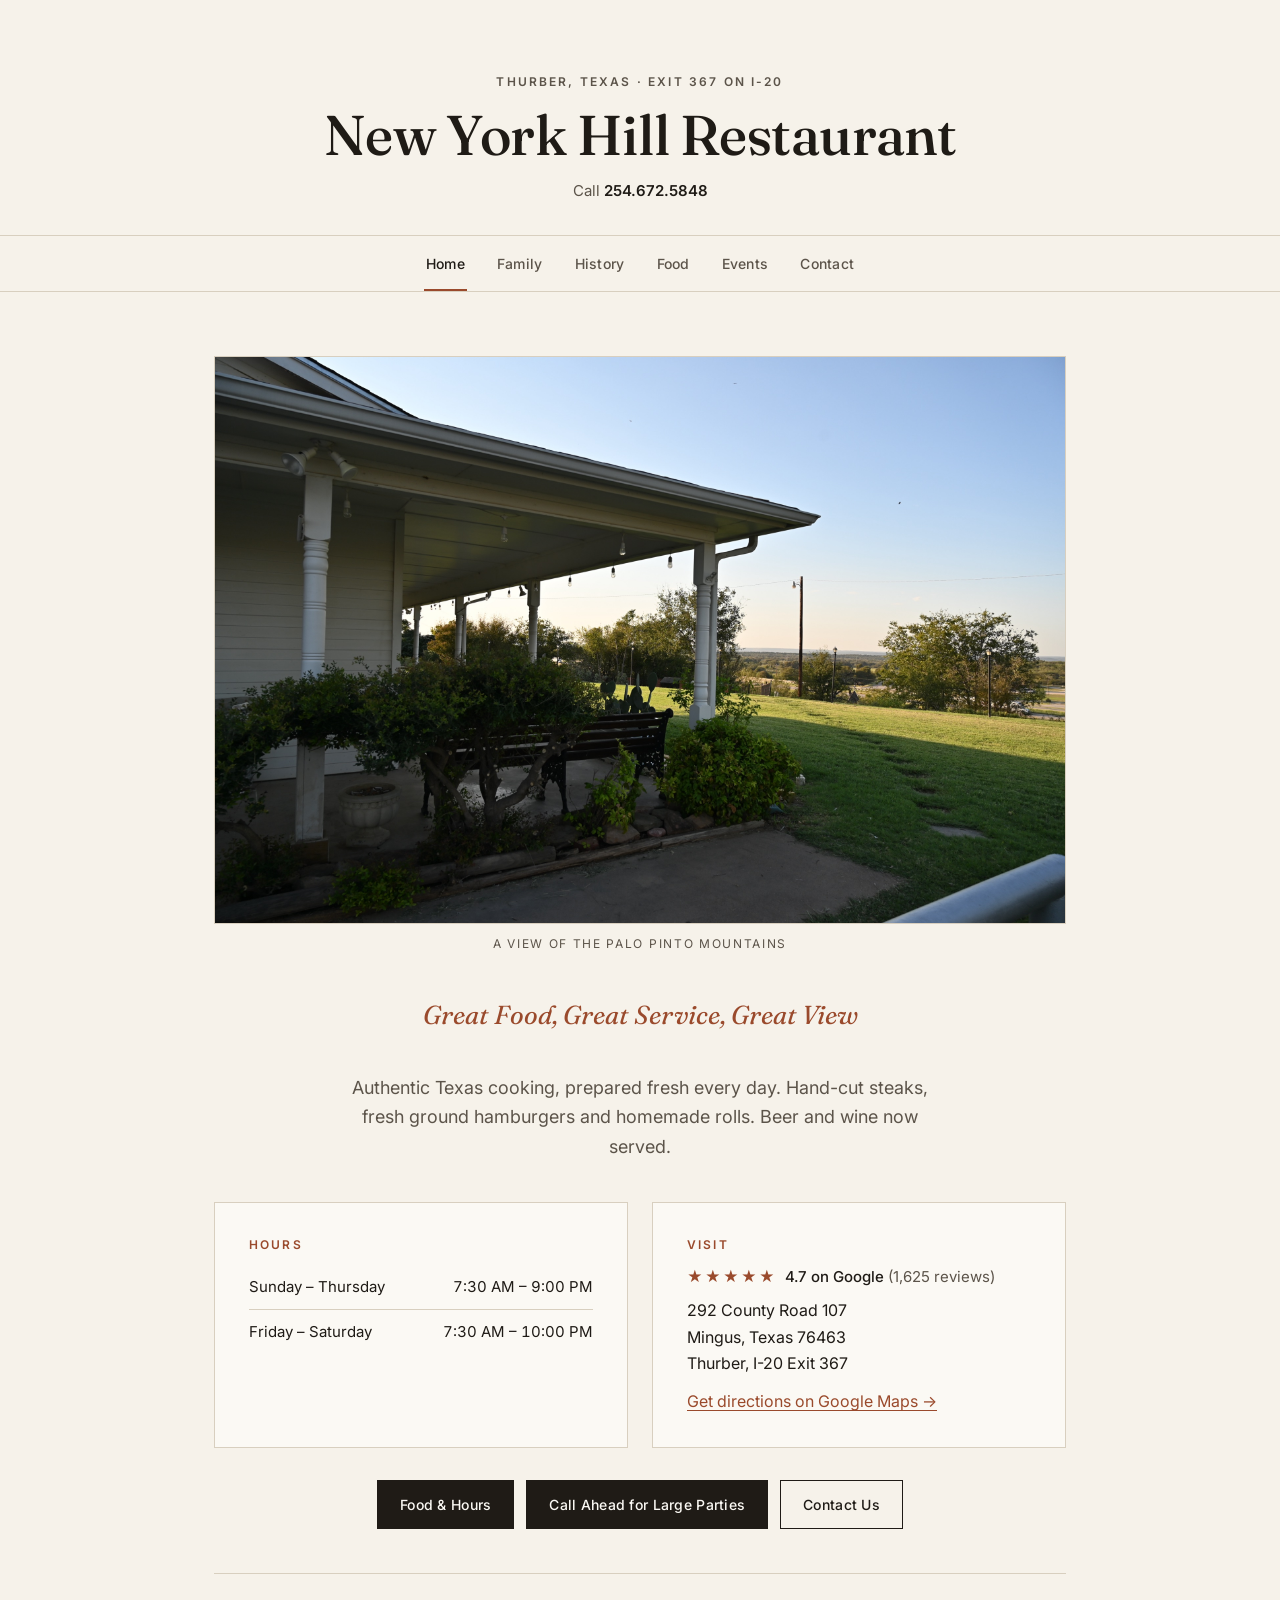
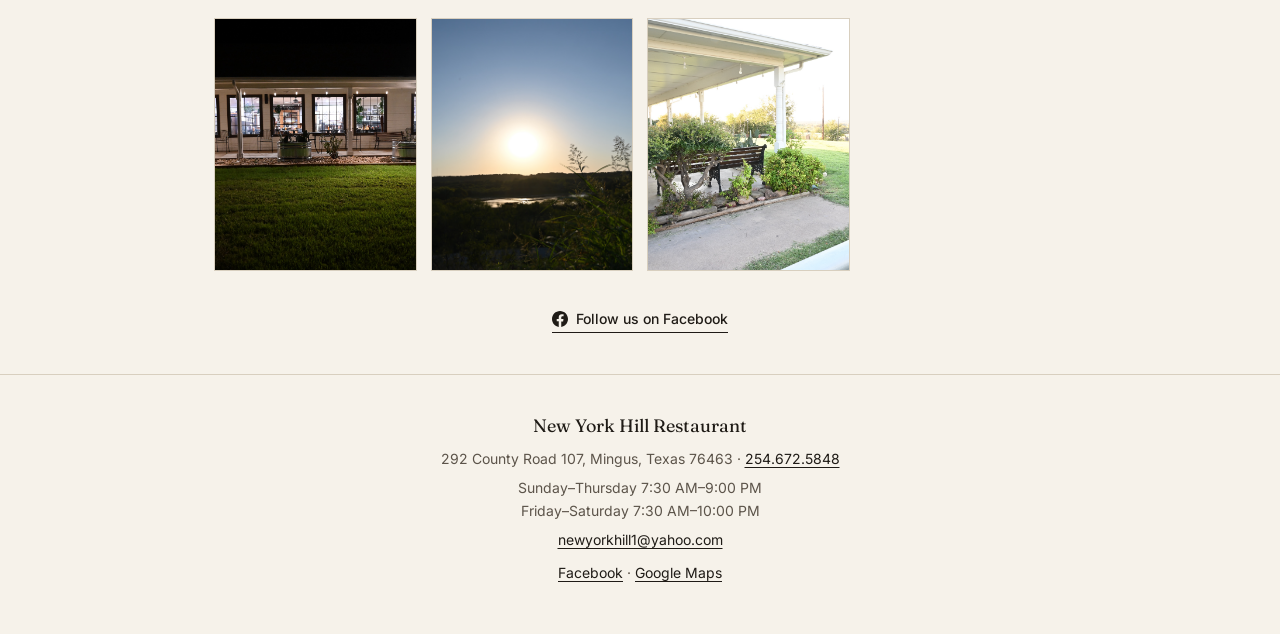
==== index.html @ bc2f6a9f "Replace repeated photos and add more food photos Co-Authored-By: Claude Haiku 5.5 <noreply@anthropic" ====
<!DOCTYPE html>
<html lang="en">
<head>
<meta charset="UTF-8">
<meta name="viewport" content="width=device-width, initial-scale=1">
<title>New York Hill Restaurant | Thurber, Texas</title>
<meta name="description" content="New York Hill Restaurant in Thurber, Texas. Authentic Texas cuisine prepared fresh daily, hand-cut steaks, fresh ground hamburgers and homemade rolls. Exit 367 on I-20.">
<meta name="keywords" content="chicken fried steak, hummingbirds, Thurber, Texas, great food, country breakfast, view">
<link rel="icon" href="data:,">
<link rel="preconnect" href="https://fonts.googleapis.com">
<link rel="preconnect" href="https://fonts.gstatic.com" crossorigin>
<link href="https://fonts.googleapis.com/css2?family=Fraunces:opsz,wght@9..144,400;9..144,500;9..144,600&family=Inter:wght@400;500;600&display=swap" rel="stylesheet">
<link rel="stylesheet" href="css/style.css?v=10">
</head>
<body>

<header class="masthead">
  <p class="kicker">Thurber, Texas &middot; Exit 367 on I-20</p>
  <h1><a href="index.html">New York Hill Restaurant</a></h1>
  <p class="sub">Call <a href="tel:+12546725848">254.672.5848</a></p>
</header>

<nav class="main" aria-label="Main">
  <ul>
    <li><a href="index.html" aria-current="page">Home</a></li>
    <li><a href="family.html">Family</a></li>
    <li><a href="history.html">History</a></li>
    <li><a href="food.html">Food</a></li>
    <li><a href="events.html">Events</a></li>
    <li><a href="contact.html">Contact</a></li>
  </ul>
</nav>

<main class="wrap">
  <figure class="hero-view"><img src="images/hero-porch.jpg" alt="The covered porch at New York Hill with a view of the Palo Pinto mountains" onerror="this.remove()"><figcaption>A view of the Palo Pinto mountains</figcaption></figure>

  <p class="tagline">Great Food, Great Service, Great View</p>
  <p class="page-intro">Authentic Texas cooking, prepared fresh every day. Hand-cut steaks, fresh ground hamburgers and homemade rolls. Beer and wine now served.</p>

  <div class="two-col">
    <div class="panel">
      <h3 class="label">Hours</h3>
      <table class="hours">
        <tr><td>Sunday &ndash; Thursday</td><td>7:30 AM &ndash; 9:00 PM</td></tr>
        <tr><td>Friday &ndash; Saturday</td><td>7:30 AM &ndash; 10:00 PM</td></tr>
      </table>
    </div>
    <div class="panel">
      <h3 class="label">Visit</h3>
      <p class="rating"><span class="stars" aria-hidden="true">&#9733;&#9733;&#9733;&#9733;&#9733;</span> 4.7 on Google <span class="muted">(1,625 reviews)</span></p>
      <p style="margin-bottom:12px;">292 County Road 107<br>Mingus, Texas 76463<br>Thurber, I-20 Exit 367</p>
      <p style="margin-bottom:0;"><a href="https://www.google.com/maps/dir/?api=1&amp;destination=32.5034469,-98.41572359999999&amp;destination_place_id=ChIJT-LiNr6eUYYR8mpRFcu9SW4" target="_blank" rel="noopener">Get directions on Google Maps &rarr;</a></p>
    </div>
  </div>

  <div class="actions" style="margin-top:32px;">
    <a class="btn" href="food.html">Food &amp; Hours</a>
    <a class="btn" href="tel:+12546725848">Call Ahead for Large Parties</a>
    <a class="btn ghost" href="contact.html">Contact Us</a>
  </div>

  <hr class="divider">

  <div class="frames" aria-label="Photos">
    <div class="frame-wrap"><img src="images/exterior.jpg" alt="Exterior of New York Hill Restaurant" onerror="this.remove()"></div>
    <div class="frame-wrap"><img src="images/home-sunset.jpg" alt="Sunset over the lake near Thurber" onerror="this.remove()"></div>
    <div class="frame-wrap"><img src="images/home-patio.jpg" alt="Patio at New York Hill Restaurant" onerror="this.remove()"></div>
  </div>

  <div class="social">
    <a href="https://www.facebook.com/NewYorkHIll" target="_blank" rel="noopener">
      <svg viewBox="0 0 24 24" aria-hidden="true"><path d="M24 12.07C24 5.4 18.63 0 12 0S0 5.4 0 12.07C0 18.1 4.39 23.09 10.13 24v-8.44H7.08v-3.49h3.05V9.41c0-3.02 1.79-4.69 4.53-4.69 1.31 0 2.69.24 2.69.24v2.97h-1.51c-1.49 0-1.96.93-1.96 1.89v2.26h3.33l-.53 3.49h-2.8V24C19.61 23.09 24 18.1 24 12.07z"/></svg>
      Follow us on Facebook
    </a>
  </div>
</main>

<footer class="site">
  <p class="name">New York Hill Restaurant</p>
  <p>292 County Road 107, Mingus, Texas 76463 &middot; <a href="tel:+12546725848">254.672.5848</a></p>
  <p>Sunday&ndash;Thursday 7:30 AM&ndash;9:00 PM<br>Friday&ndash;Saturday 7:30 AM&ndash;10:00 PM</p>
  <p><a href="mailto:newyorkhill1@yahoo.com">newyorkhill1@yahoo.com</a></p>
  <p class="social-links"><a href="https://www.facebook.com/NewYorkHIll" target="_blank" rel="noopener">Facebook</a> &middot; <a href="https://www.google.com/maps/search/?api=1&amp;query=New+York+Hill+Restaurant&amp;query_place_id=ChIJT-LiNr6eUYYR8mpRFcu9SW4" target="_blank" rel="noopener">Google Maps</a></p>
</footer>

</body>
</html>
---- css/style.css ----
:root {
  --paper: #f6f2ea;
  --surface: #fbf9f4;
  --ink: #1f1b16;
  --ink-soft: #5c544a;
  --rule: #d8cfbf;
  --rust: #9a4a2c;
  --rust-deep: #7a3620;
  --display: "Fraunces", Georgia, serif;
  --sans: "Inter", system-ui, -apple-system, "Segoe UI", sans-serif;
}

* { box-sizing: border-box; }
html, body { margin: 0; padding: 0; }
body {
  background: var(--paper);
  color: var(--ink);
  font-family: var(--sans);
  font-size: 16px;
  line-height: 1.65;
  -webkit-font-smoothing: antialiased;
}
a { color: var(--rust); text-underline-offset: 3px; }
a:hover { color: var(--rust-deep); }
img { display: block; max-width: 100%; height: auto; }

.wrap { max-width: 900px; margin: 0 auto; padding: 0 24px; }

/* Masthead */
.masthead {
  padding: 72px 24px 32px;
  text-align: center;
  border-bottom: 1px solid var(--rule);
}
.kicker {
  font-size: 12px;
  font-weight: 600;
  letter-spacing: 0.18em;
  text-transform: uppercase;
  color: var(--ink-soft);
  margin: 0 0 14px;
}
.masthead h1 {
  font-family: var(--display);
  font-weight: 500;
  font-size: clamp(34px, 6vw, 56px);
  line-height: 1.05;
  letter-spacing: -0.01em;
  margin: 0;
}
.masthead h1 a { color: inherit; text-decoration: none; }
.masthead .sub { margin: 14px 0 0; color: var(--ink-soft); font-size: 15px; }
.masthead .sub a { color: var(--ink); font-weight: 600; text-decoration: none; }

/* Navigation */
nav.main {
  position: sticky;
  top: 0;
  z-index: 10;
  background: var(--paper);
  border-bottom: 1px solid var(--rule);
}
nav.main ul {
  list-style: none;
  margin: 0;
  padding: 0;
  display: flex;
  flex-wrap: wrap;
  justify-content: center;
  gap: 4px 28px;
}
nav.main a {
  display: block;
  padding: 16px 2px 14px;
  color: var(--ink-soft);
  text-decoration: none;
  font-size: 14px;
  font-weight: 500;
  letter-spacing: 0.02em;
  border-bottom: 2px solid transparent;
}
nav.main a:hover { color: var(--ink); }
nav.main a[aria-current="page"] { color: var(--ink); border-bottom-color: var(--rust); }

/* Content */
main.wrap { padding-top: 64px; padding-bottom: 40px; min-height: 60vh; }
.tagline {
  font-family: var(--display);
  font-style: italic;
  font-weight: 400;
  font-size: clamp(20px, 3vw, 26px);
  color: var(--rust);
  text-align: center;
  margin: 0 0 36px;
}
h2.page-title {
  font-family: var(--display);
  font-weight: 500;
  font-size: clamp(28px, 4.5vw, 40px);
  line-height: 1.15;
  letter-spacing: -0.01em;
  text-align: center;
  margin: 0 0 14px;
}
.page-intro {
  max-width: 620px;
  margin: 0 auto 40px;
  text-align: center;
  color: var(--ink-soft);
  font-size: 18px;
}
h3.label {
  font-size: 12px;
  font-weight: 600;
  letter-spacing: 0.18em;
  text-transform: uppercase;
  color: var(--rust);
  margin: 0 0 10px;
}
h3.name {
  font-family: var(--display);
  font-weight: 500;
  font-size: 26px;
  margin: 0 0 14px;
}
p { margin: 0 0 16px; }
.center { text-align: center; }

.panel {
  background: var(--surface);
  border: 1px solid var(--rule);
  padding: 32px 34px;
  margin: 0 0 24px;
}
.panel.center { text-align: center; }
.panel p.narrow { max-width: 620px; margin-left: auto; margin-right: auto; }
.two-col { display: grid; grid-template-columns: 1fr 1fr; gap: 24px; }
.two-col .panel { margin: 0; }
.menu-grid { display: grid; grid-template-columns: 1fr 1fr; gap: 24px; }
.menu-grid .panel { margin: 0; }
.menu-grid p { font-size: 15px; color: var(--ink-soft); }

.divider { border: 0; border-top: 1px solid var(--rule); margin: 44px 0; }

/* Nearby attractions */
ul.attractions { list-style: none; margin: 0 0 20px; padding: 0; }
ul.attractions li { padding: 16px 0; border-bottom: 1px solid var(--rule); }
ul.attractions li:first-child { padding-top: 0; }
ul.attractions li:last-child { border-bottom: 0; padding-bottom: 0; }
ul.attractions strong { display: block; font-family: "Fraunces", Georgia, serif; font-weight: 500; font-size: 19px; margin-bottom: 4px; }
ul.attractions span { display: block; color: var(--ink-soft); font-size: 15px; }
p.note { font-size: 14px; color: var(--ink-soft); }

/* Hours */
table.hours { width: 100%; border-collapse: collapse; font-size: 15px; }
table.hours td { padding: 10px 0; border-bottom: 1px solid var(--rule); }
table.hours tr:last-child td { border-bottom: 0; }
table.hours td:last-child { text-align: right; font-variant-numeric: tabular-nums; }

/* Buttons */
.actions { display: flex; flex-wrap: wrap; gap: 12px; justify-content: center; margin-top: 8px; }
.btn {
  display: inline-block;
  padding: 12px 22px;
  background: var(--ink);
  color: var(--surface) !important;
  text-decoration: none;
  font-size: 14px;
  font-weight: 500;
  letter-spacing: 0.02em;
  border: 1px solid var(--ink);
}
.btn:hover { background: var(--rust); border-color: var(--rust); }
.btn.ghost { background: transparent; color: var(--ink) !important; }
.btn.ghost:hover { background: var(--ink); color: var(--surface) !important; }

/* Photo frames: swap for real photos (see README) */
.frames { display: grid; grid-template-columns: repeat(4, 1fr); gap: 14px; margin: 0; }
.frame {
  aspect-ratio: 4 / 5;
  background: #e7dfd0;
  border: 1px solid var(--rule);
  display: flex;
  align-items: flex-end;
  padding: 10px;
  color: var(--ink-soft);
  font-size: 11px;
  letter-spacing: 0.08em;
  text-transform: uppercase;
}
.frame-wrap img { width: 100%; height: 100%; object-fit: cover; position: absolute; inset: 0; }
.frame-wrap { position: relative; aspect-ratio: 4 / 5; border: 1px solid var(--rule); background: #e7dfd0; overflow: hidden; }

.note { text-align: center; color: var(--ink-soft); font-size: 14px; margin: 28px 0 0; }

/* Hero view (illustration on home page) */
.hero-view { margin: 0 0 40px; }
.hero-view img, .hero-view svg {
  display: block;
  width: 100%;
  height: auto;
  border: 1px solid var(--rule);
}
.photo-wide { margin: 0 0 40px; }
.photo-wide img { display: block; width: 100%; height: auto; border: 1px solid var(--rule); }
.hero-view figcaption {
  margin-top: 10px;
  text-align: center;
  font-size: 12px;
  letter-spacing: 0.14em;
  text-transform: uppercase;
  color: var(--ink-soft);
}

/* Google rating */
.rating { margin: 0 0 8px; font-size: 15px; font-weight: 500; }
.stars { color: var(--rust); letter-spacing: 2px; margin-right: 4px; }
.muted { color: var(--ink-soft); font-weight: 400; }
.reviews { margin-top: 44px; }
.reviews p { max-width: 640px; }
.attrib { font-size: 13px; color: var(--ink-soft); margin: 12px 0 0 !important; }

/* Social */
.social { text-align: center; margin: 36px 0 0; }
.social a {
  display: inline-flex;
  align-items: center;
  gap: 8px;
  color: var(--ink);
  text-decoration: none;
  font-size: 14px;
  font-weight: 500;
  border-bottom: 1px solid var(--ink);
  padding-bottom: 2px;
}
.social svg { width: 16px; height: 16px; fill: currentColor; }

/* Footer */
footer.site {
  border-top: 1px solid var(--rule);
  padding: 36px 24px 44px;
  text-align: center;
  color: var(--ink-soft);
  font-size: 14px;
}
footer.site p { margin: 0 0 6px; }
footer.site .name { font-family: var(--display); font-size: 18px; color: var(--ink); }
footer.site a { color: var(--ink); }
footer.site .social-links { margin-top: 10px; }

/* 404 */
.notfound { text-align: center; padding: 60px 0; }
.notfound h2 { font-family: var(--display); font-weight: 500; font-size: 36px; margin: 0 0 12px; }

@media (max-width: 720px) {
  .masthead { padding-top: 120px; }
  .two-col, .menu-grid { grid-template-columns: 1fr; }
  .frames { grid-template-columns: repeat(2, 1fr); }
  .panel { padding: 24px; }
  nav.main ul { gap: 2px 18px; }
  nav.main a { font-size: 13px; padding: 14px 2px 12px; }
}


/* History sub-headings */
h4.sub-label { font-family: "Fraunces", Georgia, serif; font-weight: 500; font-size: 19px; margin: 28px 0 10px; }
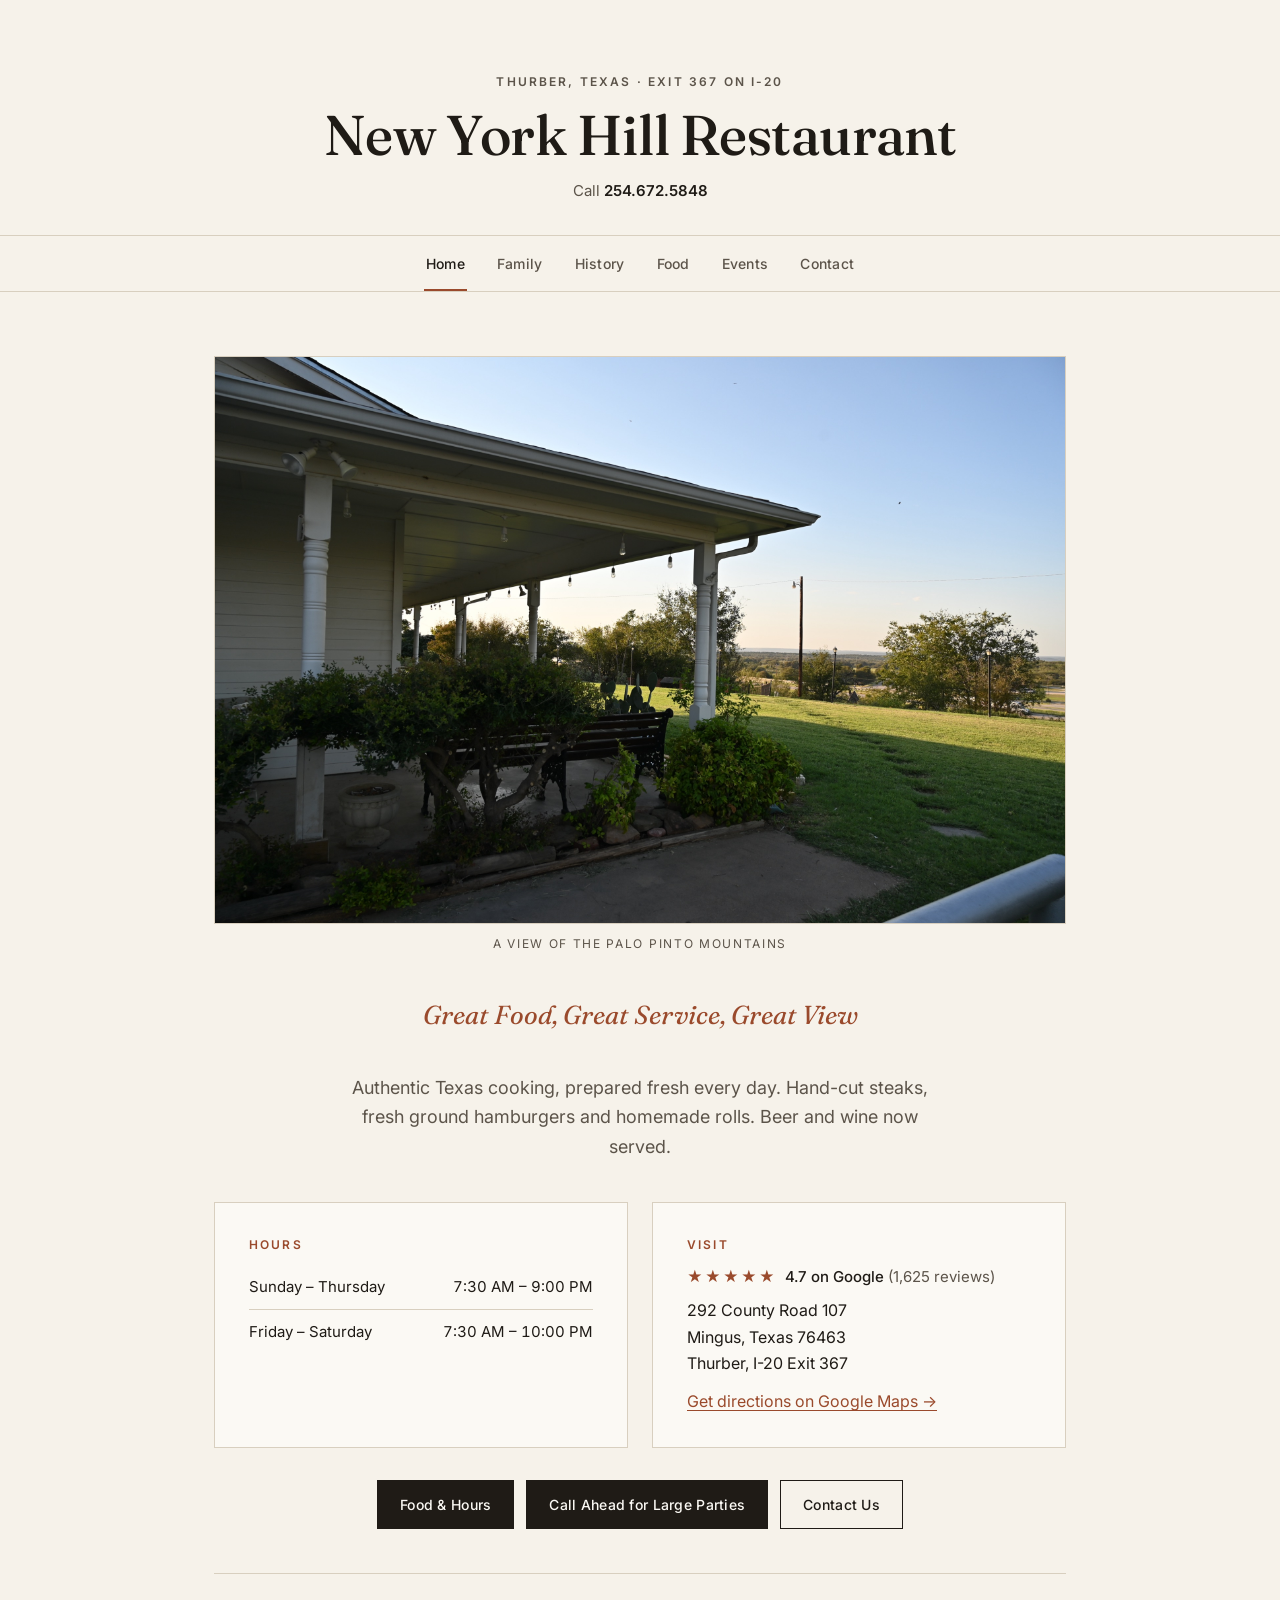
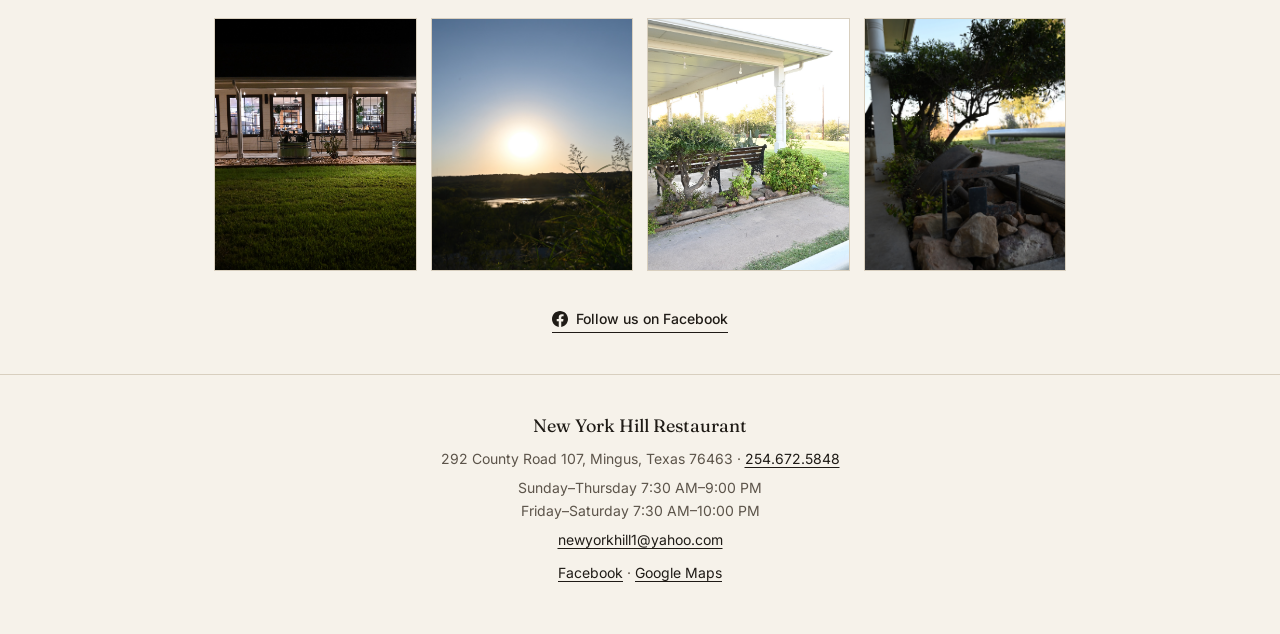
==== commit d021ec97: "Add new photos to Food, Events, Home and Contact pages Each photo now appears once across the site. " ====
--- a/index.html
+++ b/index.html
@@ -65,6 +65,7 @@
     <div class="frame-wrap"><img src="images/exterior.jpg" alt="Exterior of New York Hill Restaurant" onerror="this.remove()"></div>
     <div class="frame-wrap"><img src="images/home-sunset.jpg" alt="Sunset over the lake near Thurber" onerror="this.remove()"></div>
     <div class="frame-wrap"><img src="images/home-patio.jpg" alt="Patio at New York Hill Restaurant" onerror="this.remove()"></div>
+    <div class="frame-wrap"><img src="images/home-bench.jpg" alt="Bench and stone planter beneath the porch tree" onerror="this.remove()"></div>
   </div>
 
   <div class="social">
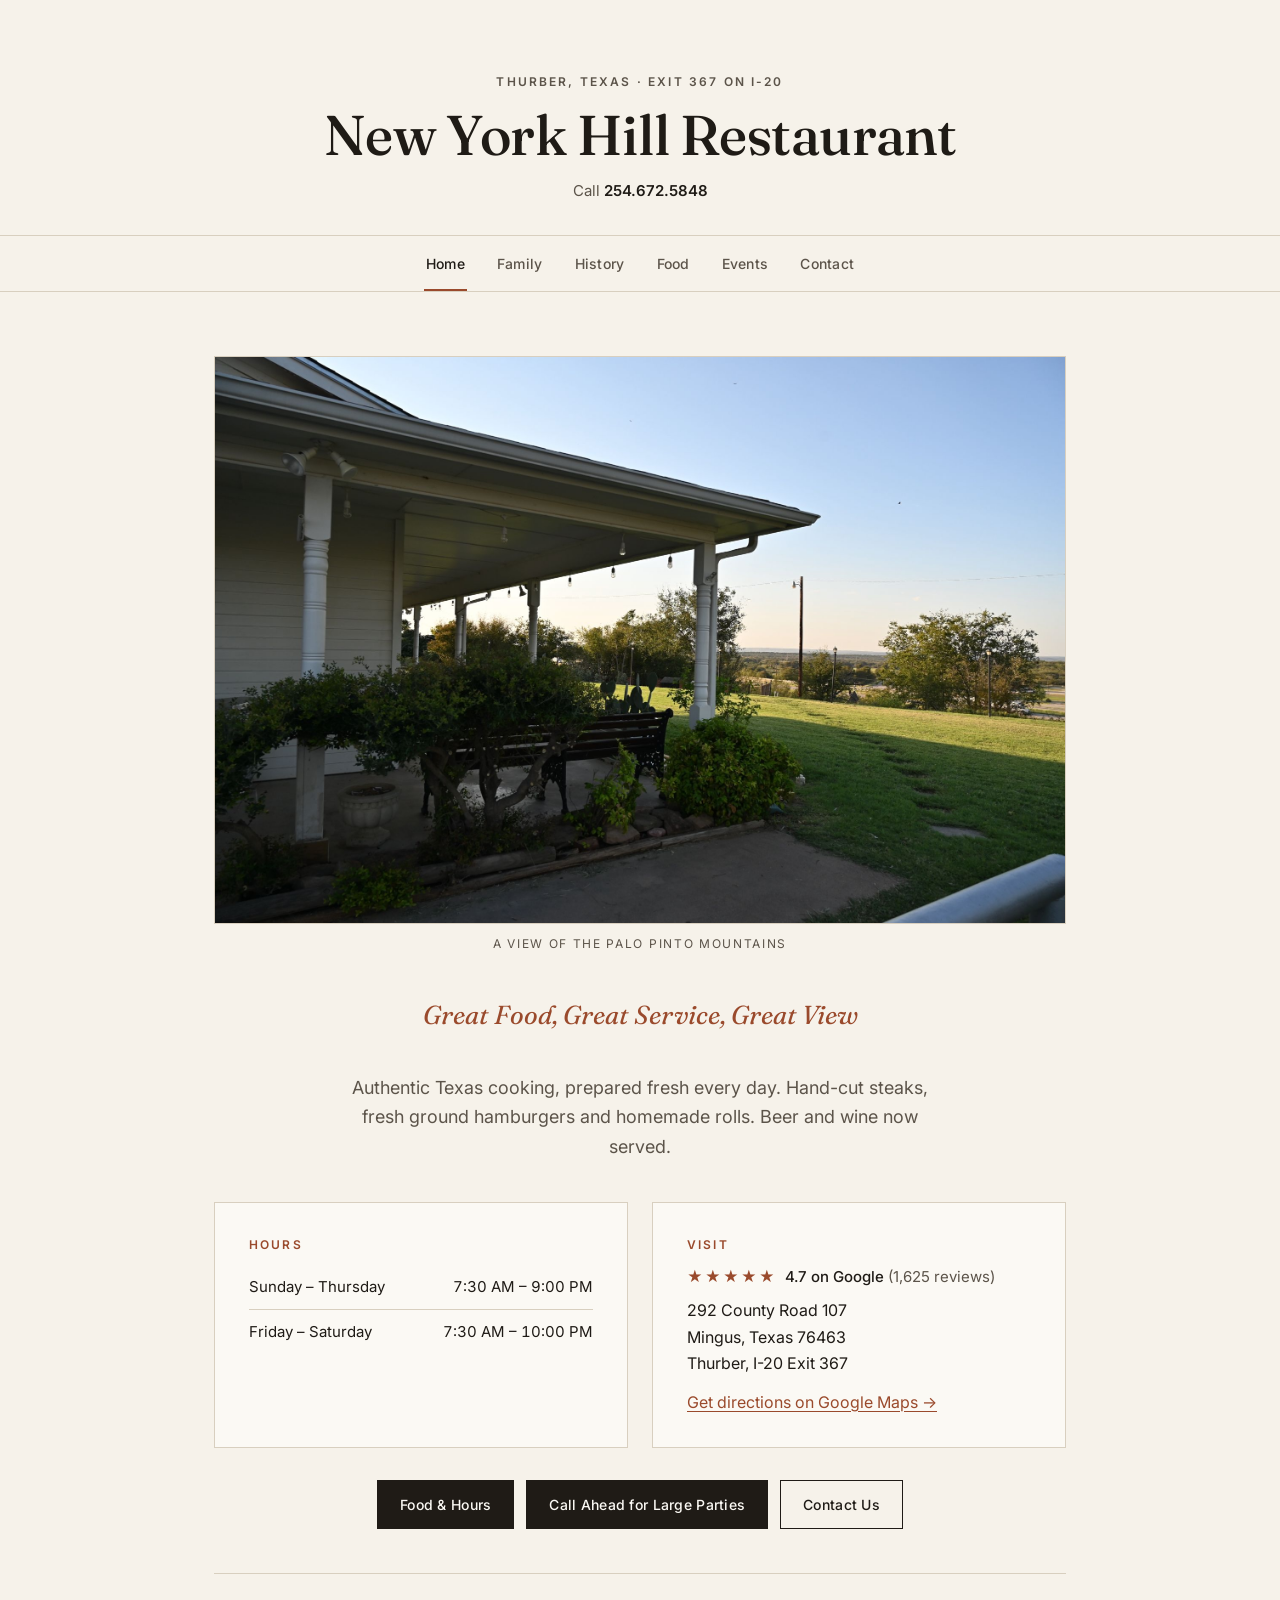
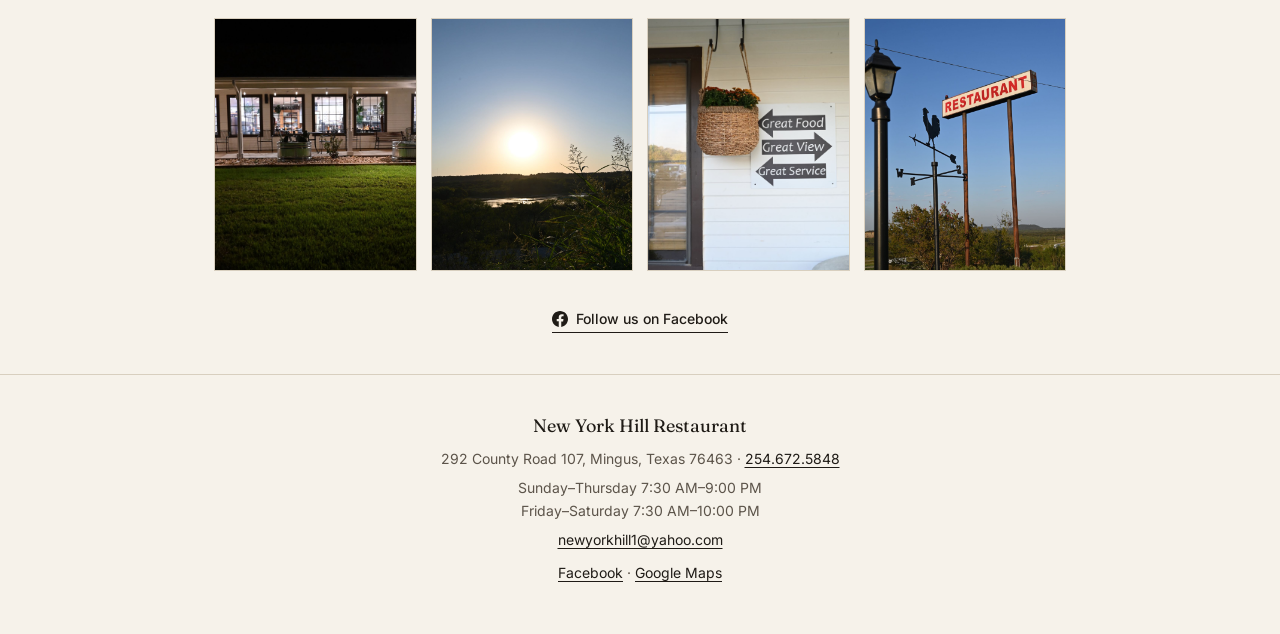
==== commit f68189b4: "Swap bottom photos between Home and Contact pages Co-Authored-By: Claude Haiku 5.5 <noreply@anthropi" ====
--- a/index.html
+++ b/index.html
@@ -6,7 +6,14 @@
 <title>New York Hill Restaurant | Thurber, Texas</title>
 <meta name="description" content="New York Hill Restaurant in Thurber, Texas. Authentic Texas cuisine prepared fresh daily, hand-cut steaks, fresh ground hamburgers and homemade rolls. Exit 367 on I-20.">
 <meta name="keywords" content="chicken fried steak, hummingbirds, Thurber, Texas, great food, country breakfast, view">
-<link rel="icon" href="data:,">
+<meta property="og:type" content="website">
+<meta property="og:site_name" content="New York Hill Restaurant">
+<meta property="og:title" content="New York Hill Restaurant | Thurber, Texas">
+<meta property="og:description" content="New York Hill Restaurant in Thurber, Texas. Authentic Texas cuisine prepared fresh daily, hand-cut steaks, fresh ground hamburgers and homemade rolls. Exit 367 on I-20.">
+<meta property="og:url" content="https://thurbernewyorkhill.com/">
+<meta property="og:image" content="https://thurbernewyorkhill.com/images/hero-porch.jpg">
+<meta name="twitter:card" content="summary_large_image">
+<link rel="icon" href="favicon.svg" type="image/svg+xml">
 <link rel="preconnect" href="https://fonts.googleapis.com">
 <link rel="preconnect" href="https://fonts.gstatic.com" crossorigin>
 <link href="https://fonts.googleapis.com/css2?family=Fraunces:opsz,wght@9..144,400;9..144,500;9..144,600&family=Inter:wght@400;500;600&display=swap" rel="stylesheet">
@@ -64,8 +71,8 @@
   <div class="frames" aria-label="Photos">
     <div class="frame-wrap"><img src="images/exterior.jpg" alt="Exterior of New York Hill Restaurant" onerror="this.remove()"></div>
     <div class="frame-wrap"><img src="images/home-sunset.jpg" alt="Sunset over the lake near Thurber" onerror="this.remove()"></div>
-    <div class="frame-wrap"><img src="images/home-patio.jpg" alt="Patio at New York Hill Restaurant" onerror="this.remove()"></div>
-    <div class="frame-wrap"><img src="images/home-bench.jpg" alt="Bench and stone planter beneath the porch tree" onerror="this.remove()"></div>
+    <div class="frame-wrap"><img src="images/contact-gift-shop.jpg" alt="Gift shop counter with local honey, jams and New York Hill hats" onerror="this.remove()"></div>
+    <div class="frame-wrap"><img src="images/contact-restaurant-sign.jpg" alt="Tall RESTAURANT sign with a rooster weathervane" onerror="this.remove()"></div>
   </div>
 
   <div class="social">
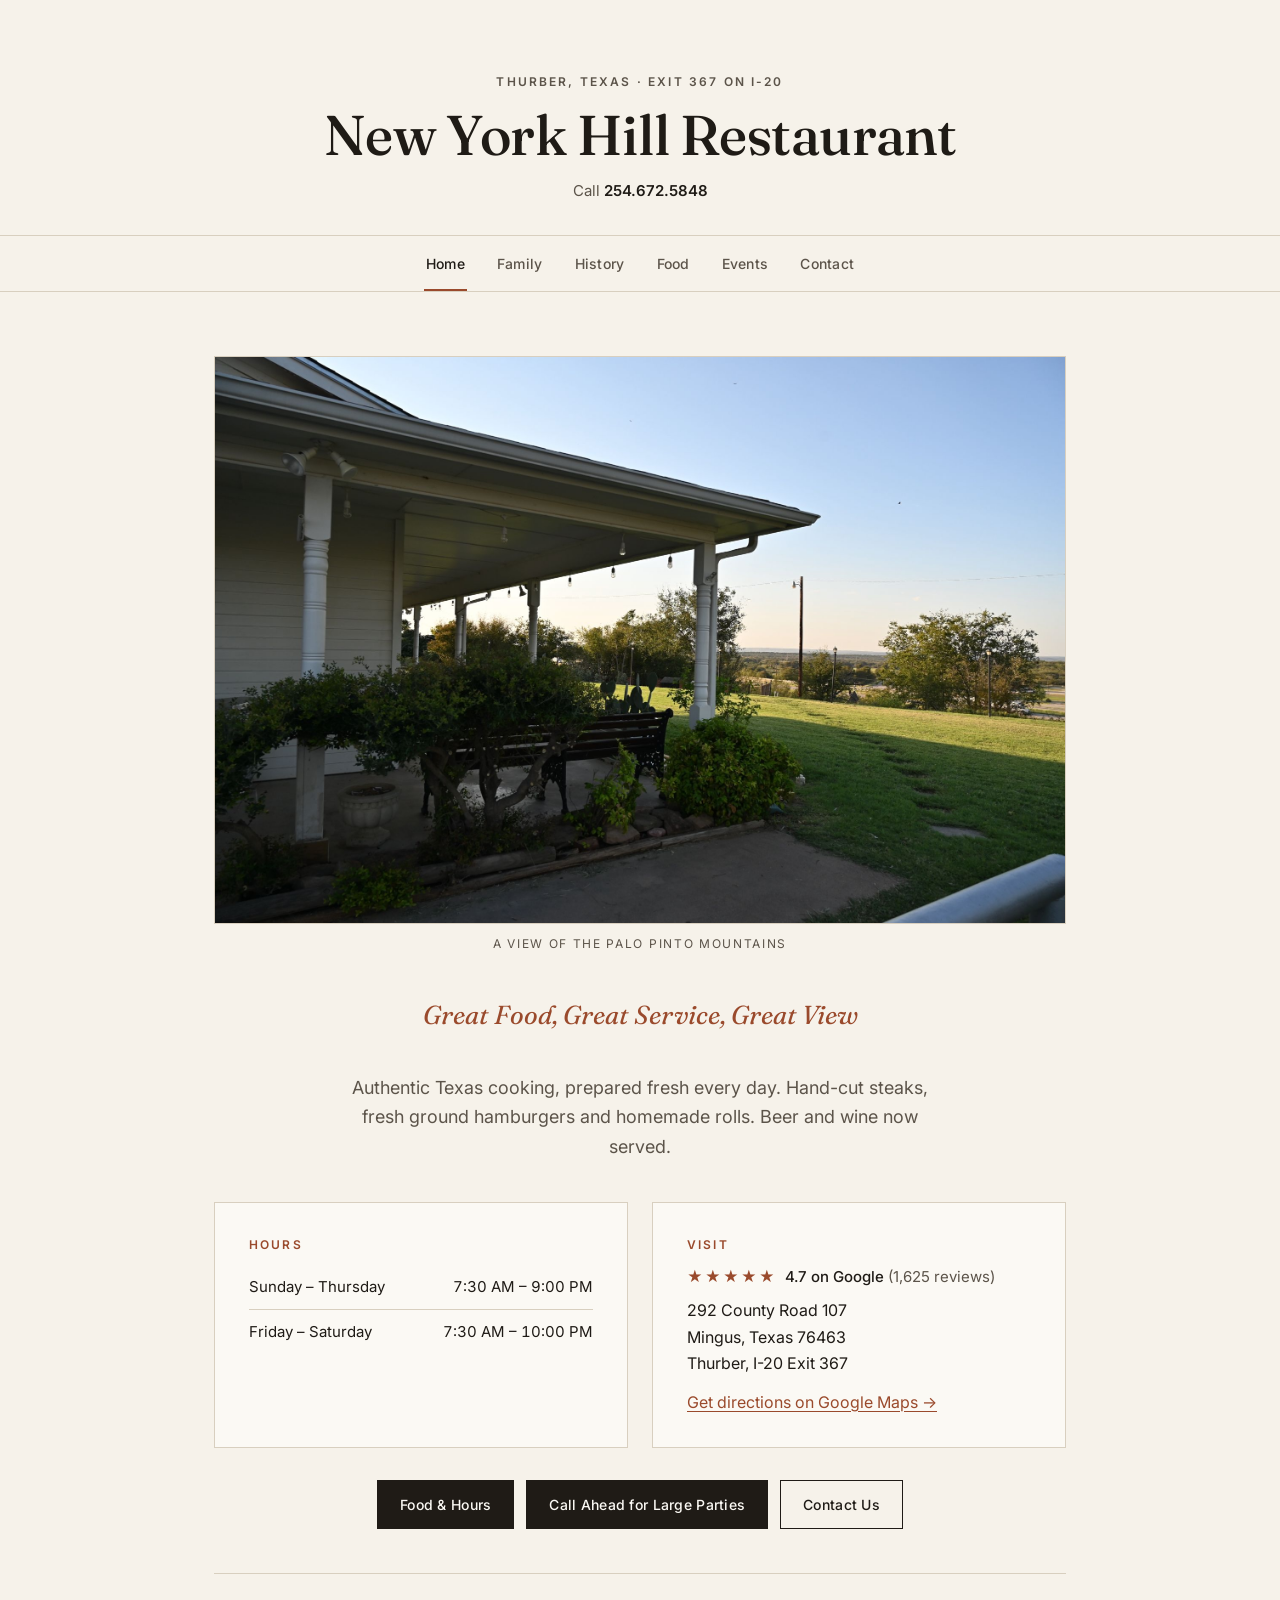
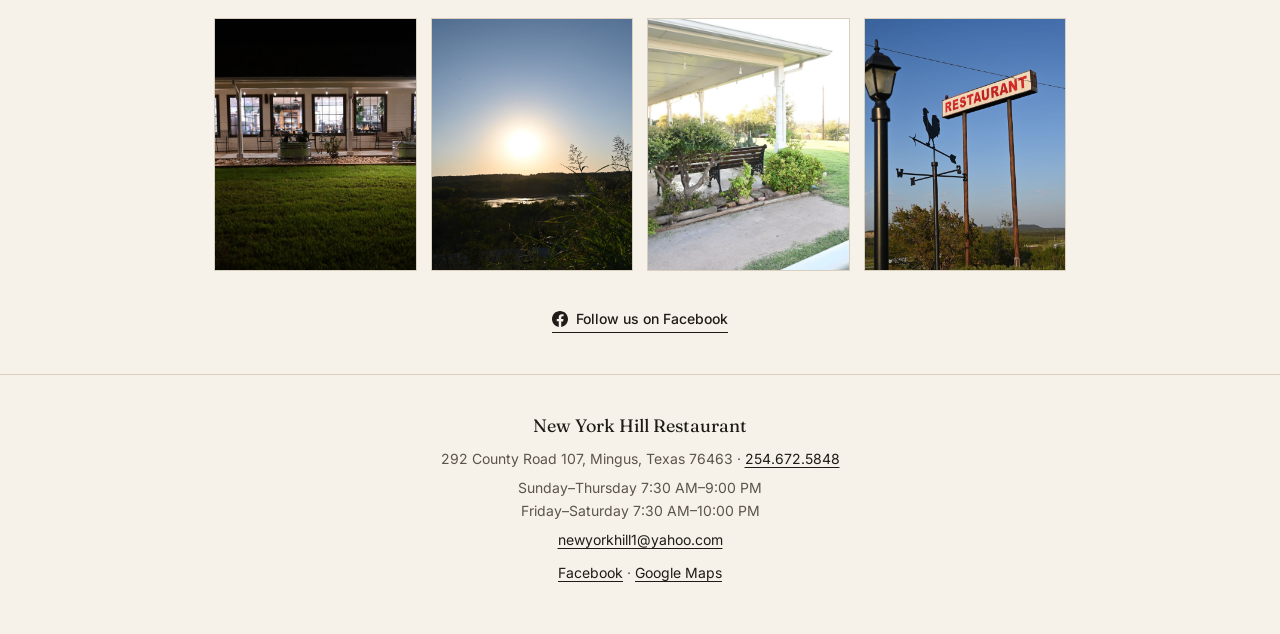
==== commit d3543123: "Swap top-left bottom photos between Home and Contact pages Co-Authored-By: Claude Haiku 5.5 <noreply" ====
--- a/index.html
+++ b/index.html
@@ -71,7 +71,7 @@
   <div class="frames" aria-label="Photos">
     <div class="frame-wrap"><img src="images/exterior.jpg" alt="Exterior of New York Hill Restaurant" onerror="this.remove()"></div>
     <div class="frame-wrap"><img src="images/home-sunset.jpg" alt="Sunset over the lake near Thurber" onerror="this.remove()"></div>
-    <div class="frame-wrap"><img src="images/contact-gift-shop.jpg" alt="Gift shop counter with local honey, jams and New York Hill hats" onerror="this.remove()"></div>
+    <div class="frame-wrap"><img src="images/home-patio.jpg" alt="Patio at New York Hill Restaurant" onerror="this.remove()"></div>
     <div class="frame-wrap"><img src="images/contact-restaurant-sign.jpg" alt="Tall RESTAURANT sign with a rooster weathervane" onerror="this.remove()"></div>
   </div>
 
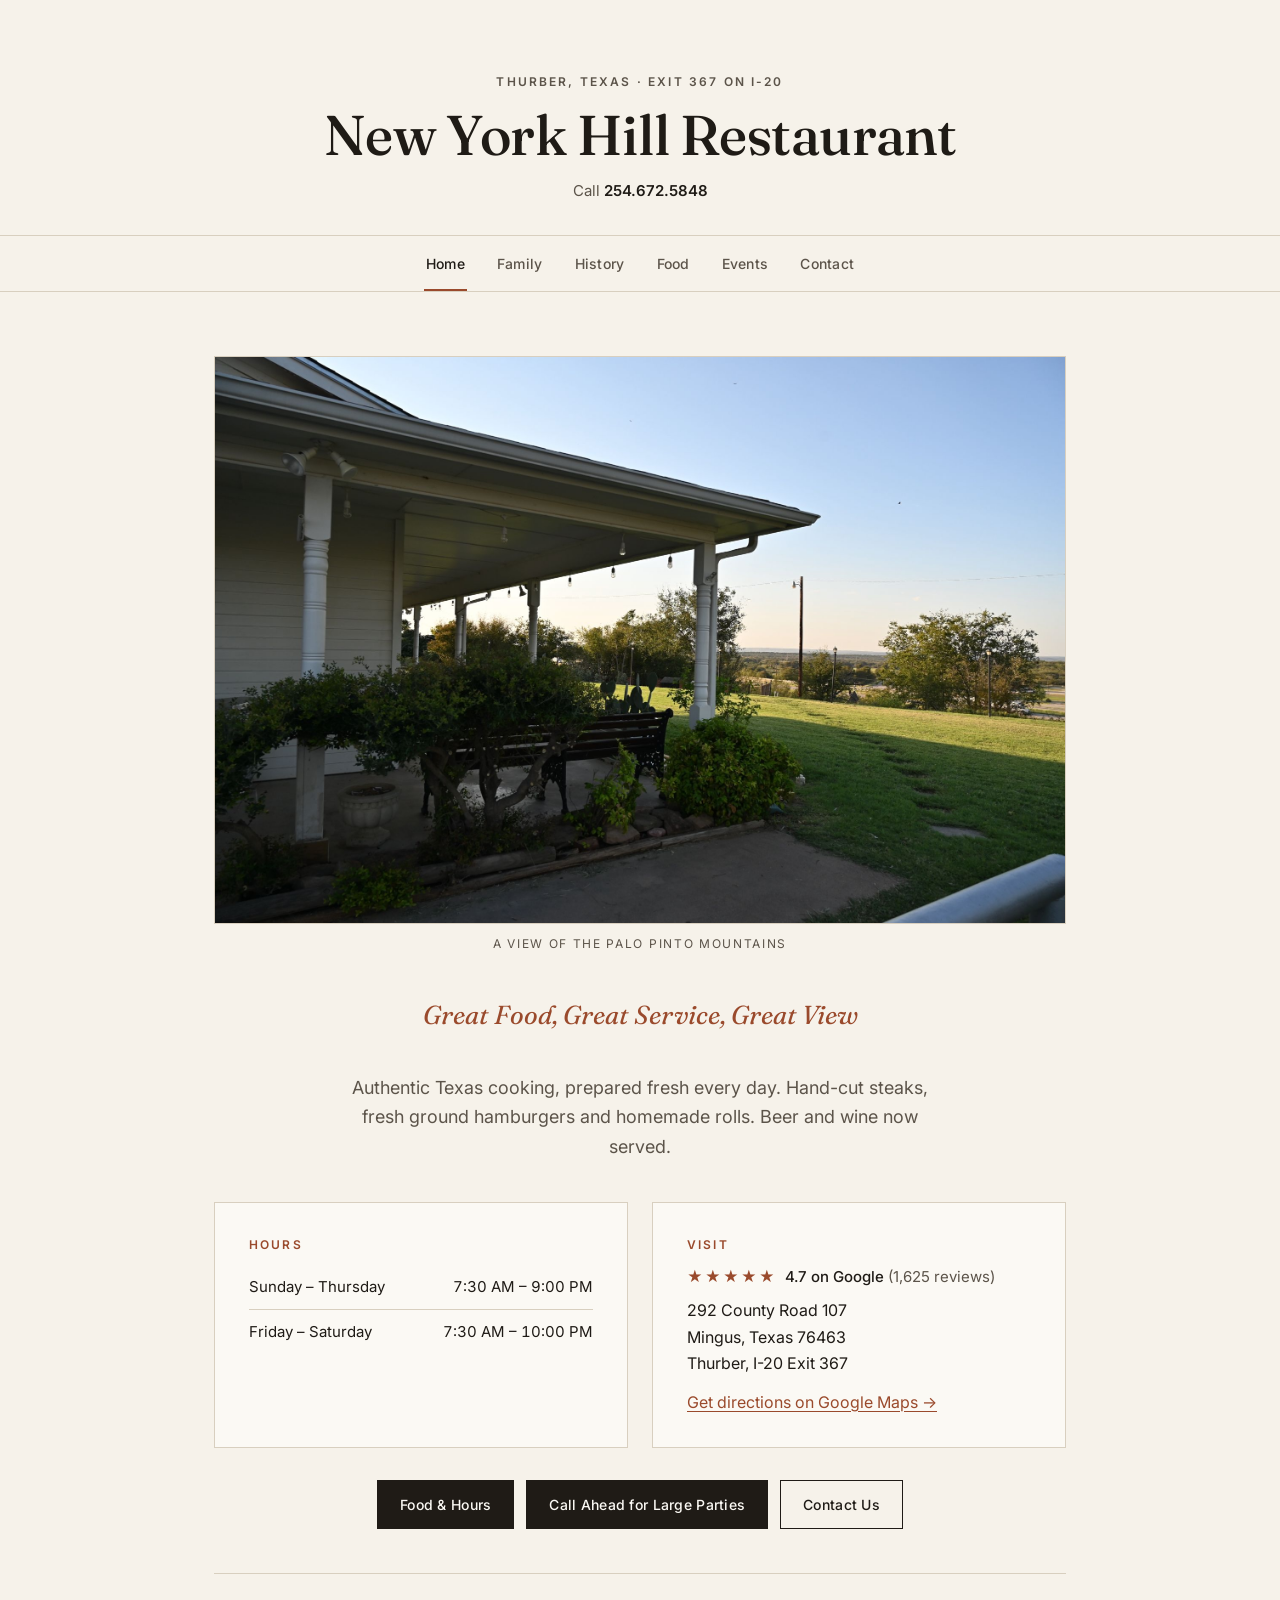
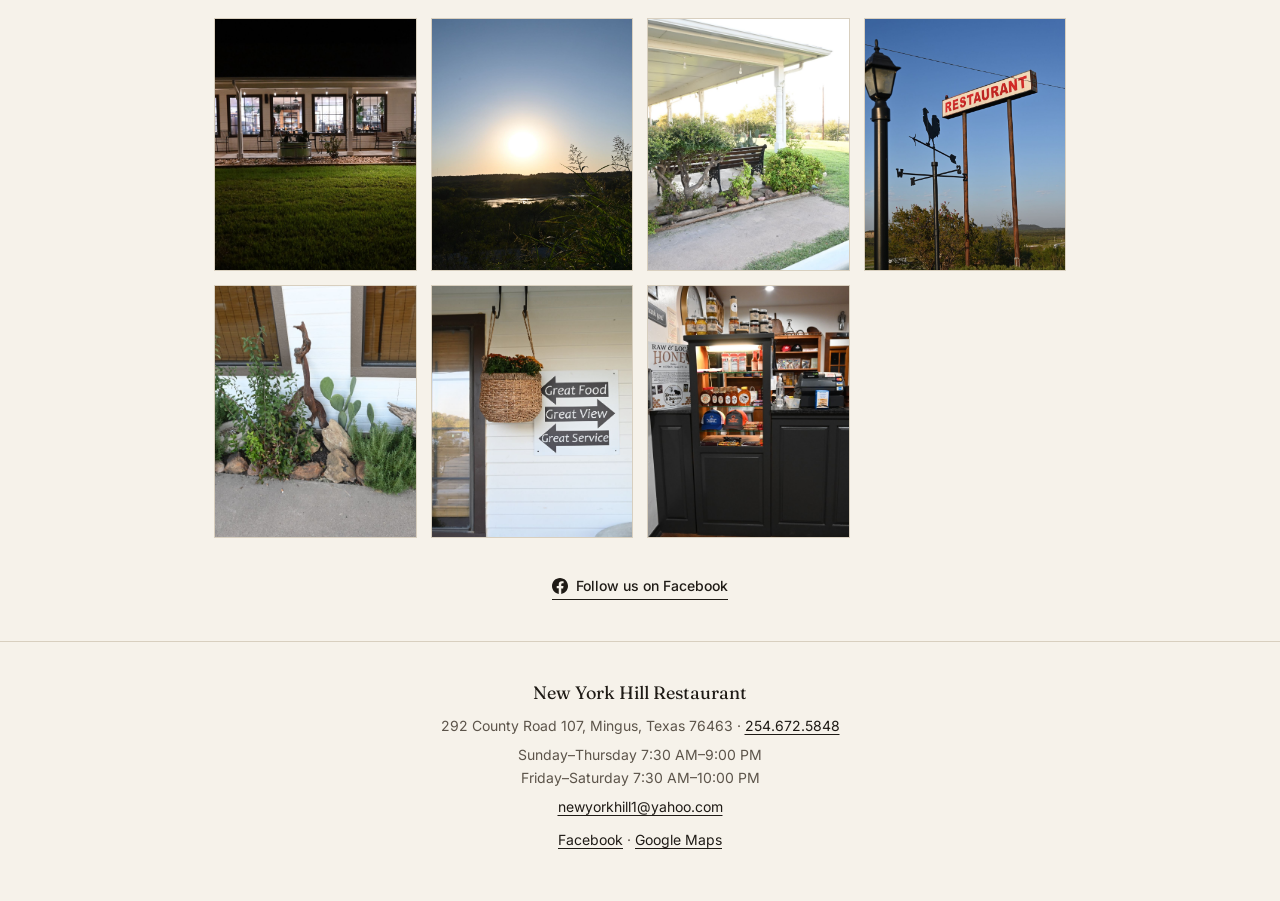
==== commit 8e080823: "Move three Contact photos to Home; no repeats Co-Authored-By: Claude Haiku 5.5 <noreply@anthropic.co" ====
--- a/index.html
+++ b/index.html
@@ -73,6 +73,9 @@
     <div class="frame-wrap"><img src="images/home-sunset.jpg" alt="Sunset over the lake near Thurber" onerror="this.remove()"></div>
     <div class="frame-wrap"><img src="images/home-patio.jpg" alt="Patio at New York Hill Restaurant" onerror="this.remove()"></div>
     <div class="frame-wrap"><img src="images/contact-restaurant-sign.jpg" alt="Tall RESTAURANT sign with a rooster weathervane" onerror="this.remove()"></div>
+    <div class="frame-wrap"><img src="images/contact-planter.jpg" alt="Planting bed and sculpture beside the restaurant wall" onerror="this.remove()"></div>
+    <div class="frame-wrap"><img src="images/contact-gift-shop.jpg" alt="Gift shop counter with local honey, jams and New York Hill hats" onerror="this.remove()"></div>
+    <div class="frame-wrap"><img src="images/contact-porch-sign.jpg" alt="Porch sign reading Great Food, Great View, Great Service beside a hanging planter" onerror="this.remove()"></div>
   </div>
 
   <div class="social">
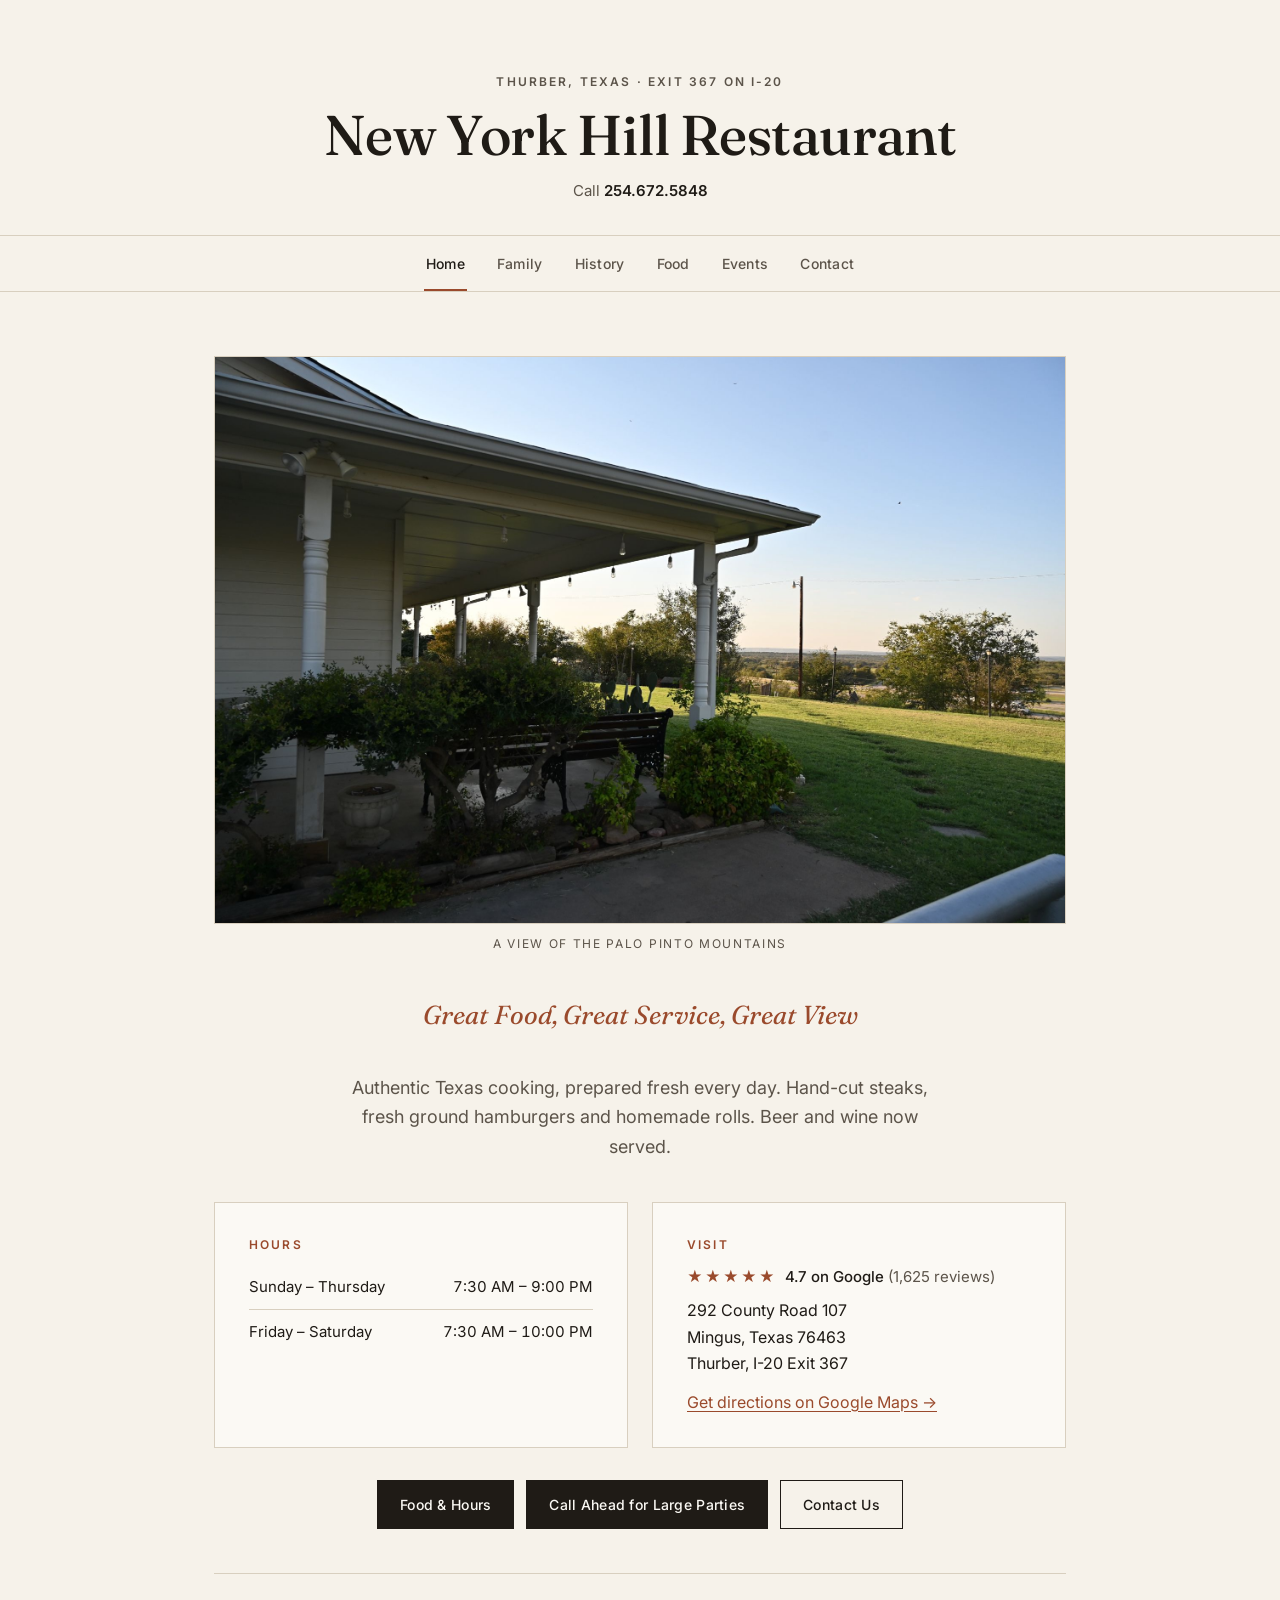
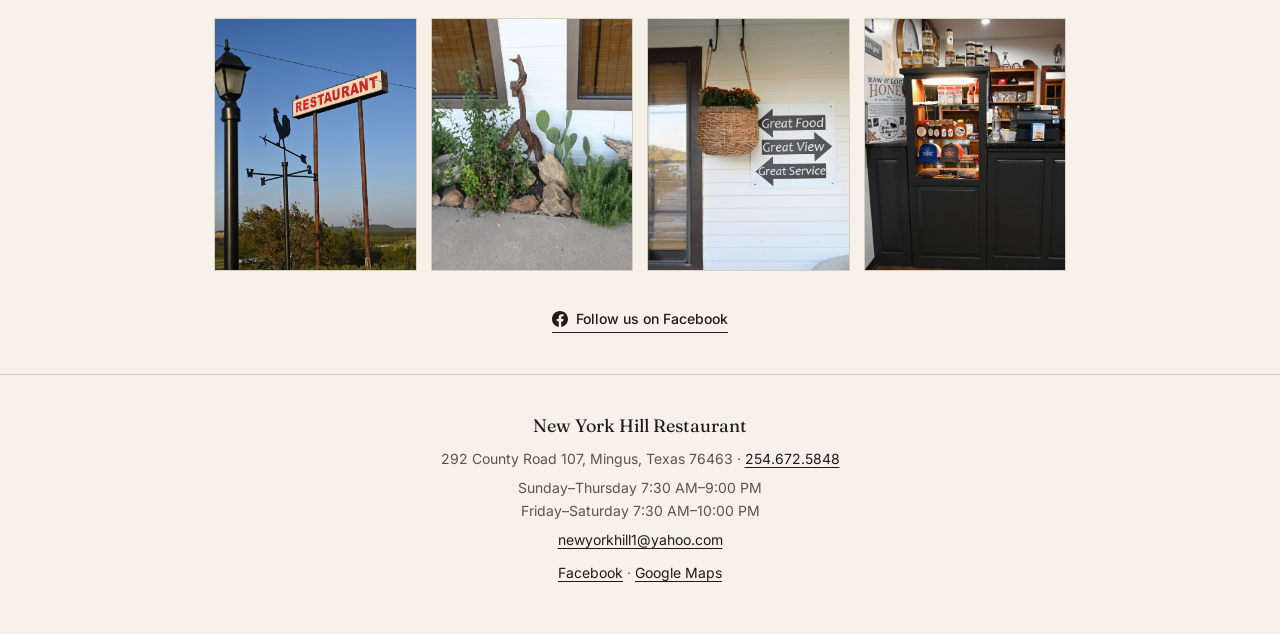
==== commit 7f8cc6ba: "Keep last four photos on Home page Co-Authored-By: Claude Haiku 5.5 <noreply@anthropic.com> Claude-S" ====
--- a/index.html
+++ b/index.html
@@ -69,9 +69,6 @@
   <hr class="divider">
 
   <div class="frames" aria-label="Photos">
-    <div class="frame-wrap"><img src="images/exterior.jpg" alt="Exterior of New York Hill Restaurant" onerror="this.remove()"></div>
-    <div class="frame-wrap"><img src="images/home-sunset.jpg" alt="Sunset over the lake near Thurber" onerror="this.remove()"></div>
-    <div class="frame-wrap"><img src="images/home-patio.jpg" alt="Patio at New York Hill Restaurant" onerror="this.remove()"></div>
     <div class="frame-wrap"><img src="images/contact-restaurant-sign.jpg" alt="Tall RESTAURANT sign with a rooster weathervane" onerror="this.remove()"></div>
     <div class="frame-wrap"><img src="images/contact-planter.jpg" alt="Planting bed and sculpture beside the restaurant wall" onerror="this.remove()"></div>
     <div class="frame-wrap"><img src="images/contact-gift-shop.jpg" alt="Gift shop counter with local honey, jams and New York Hill hats" onerror="this.remove()"></div>
